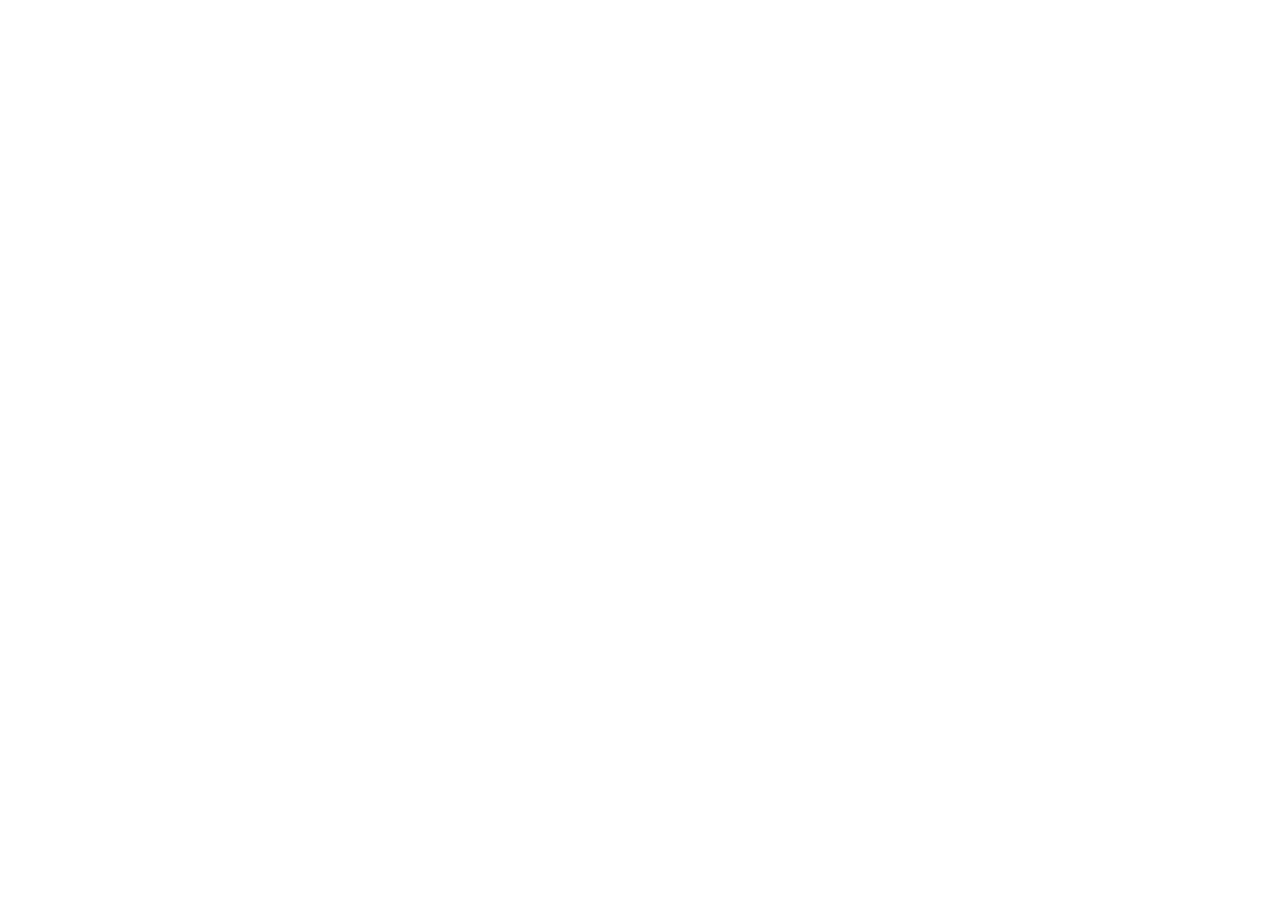
==== ex13_projeto_imovi/index.html @ 3cedb6e3 "commit inicial" ====
<!DOCTYPE html>
<html lang="pt-br">
  <head>
    <meta charset="UTF-8" />
    <meta http-equiv="X-UA-Compatible" content="IE=edge" />
    <meta name="viewport" content="width=device-width, initial-scale=1.0" />
    <title>iMovi</title>
    <link rel="shortcut icon" href="img/favicon.ico" type="image/x-icon" />
    <!-- Google fonts Lato -->
    <link rel="preconnect" href="https://fonts.googleapis.com" />
    <link rel="preconnect" href="https://fonts.gstatic.com" crossorigin />
    <link
      href="https://fonts.googleapis.com/css2?family=Lato:ital,wght@0,100;0,300;0,400;0,700;0,900;1,100;1,300;1,400;1,700;1,900&display=swap"
      rel="stylesheet"
    />
    <!-- CSS Bootstrap -->
    <link
      href="https://cdn.jsdelivr.net/npm/bootstrap@5.0.2/dist/css/bootstrap.min.css"
      rel="stylesheet"
      integrity="sha384-EVSTQN3/azprG1Anm3QDgpJLIm9Nao0Yz1ztcQTwFspd3yD65VohhpuuCOmLASjC"
      crossorigin="anonymous"
    />
    <!-- Bootstrap Icons -->
    <link
      rel="stylesheet"
      href="https://cdn.jsdelivr.net/npm/bootstrap-icons@1.5.0/font/bootstrap-icons.css"
    />
    <!-- CSS do projeto -->
    <link rel="stylesheet" href="css/styles.css" />
    <!-- JavaScript Bootstrap -->
    <script
      src="https://cdn.jsdelivr.net/npm/bootstrap@5.0.2/dist/js/bootstrap.bundle.min.js"
      integrity="sha384-MrcW6ZMFYlzcLA8Nl+NtUVF0sA7MsXsP1UyJoMp4YLEuNSfAP+JcXn/tWtIaxVXM"
      crossorigin="anonymous"
    ></script>
  </head>
  <body>
    

    <!-- 1ª Digitação (Aqui) -->

   
  </body>
</html>
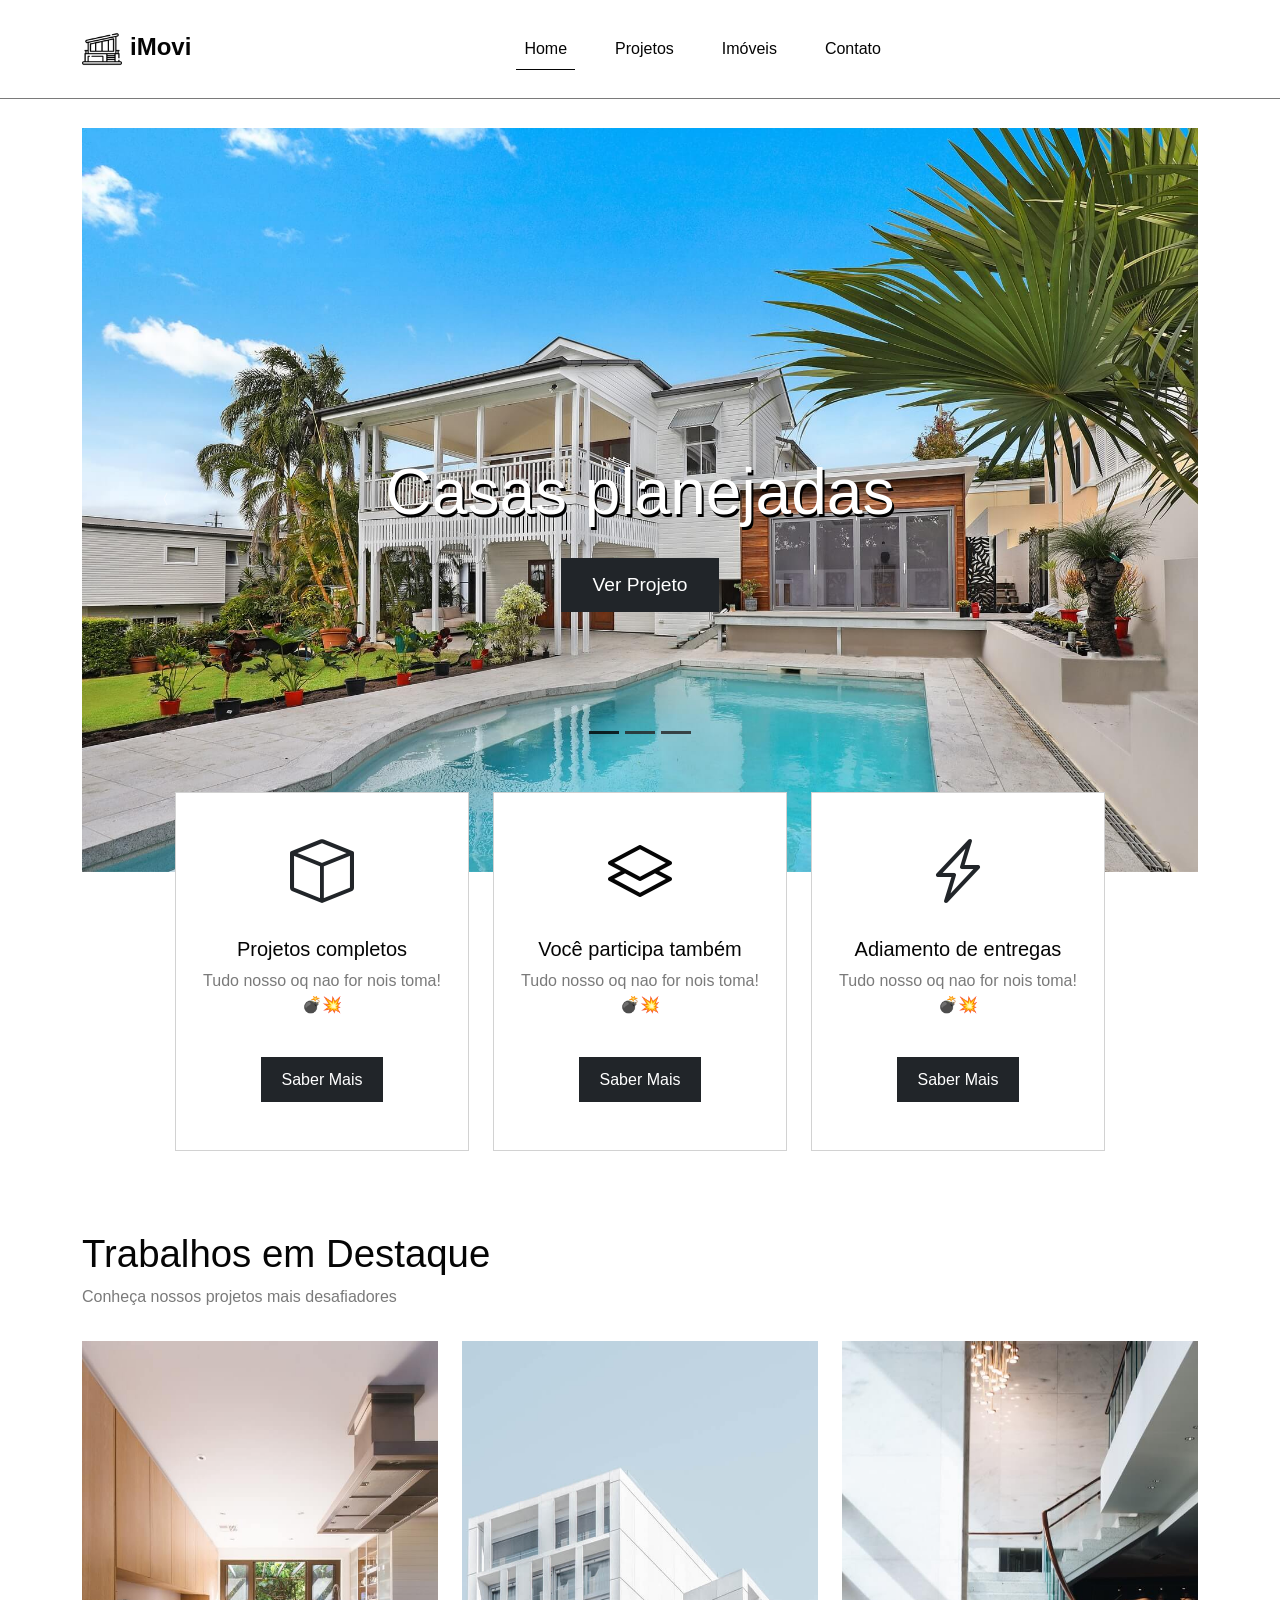
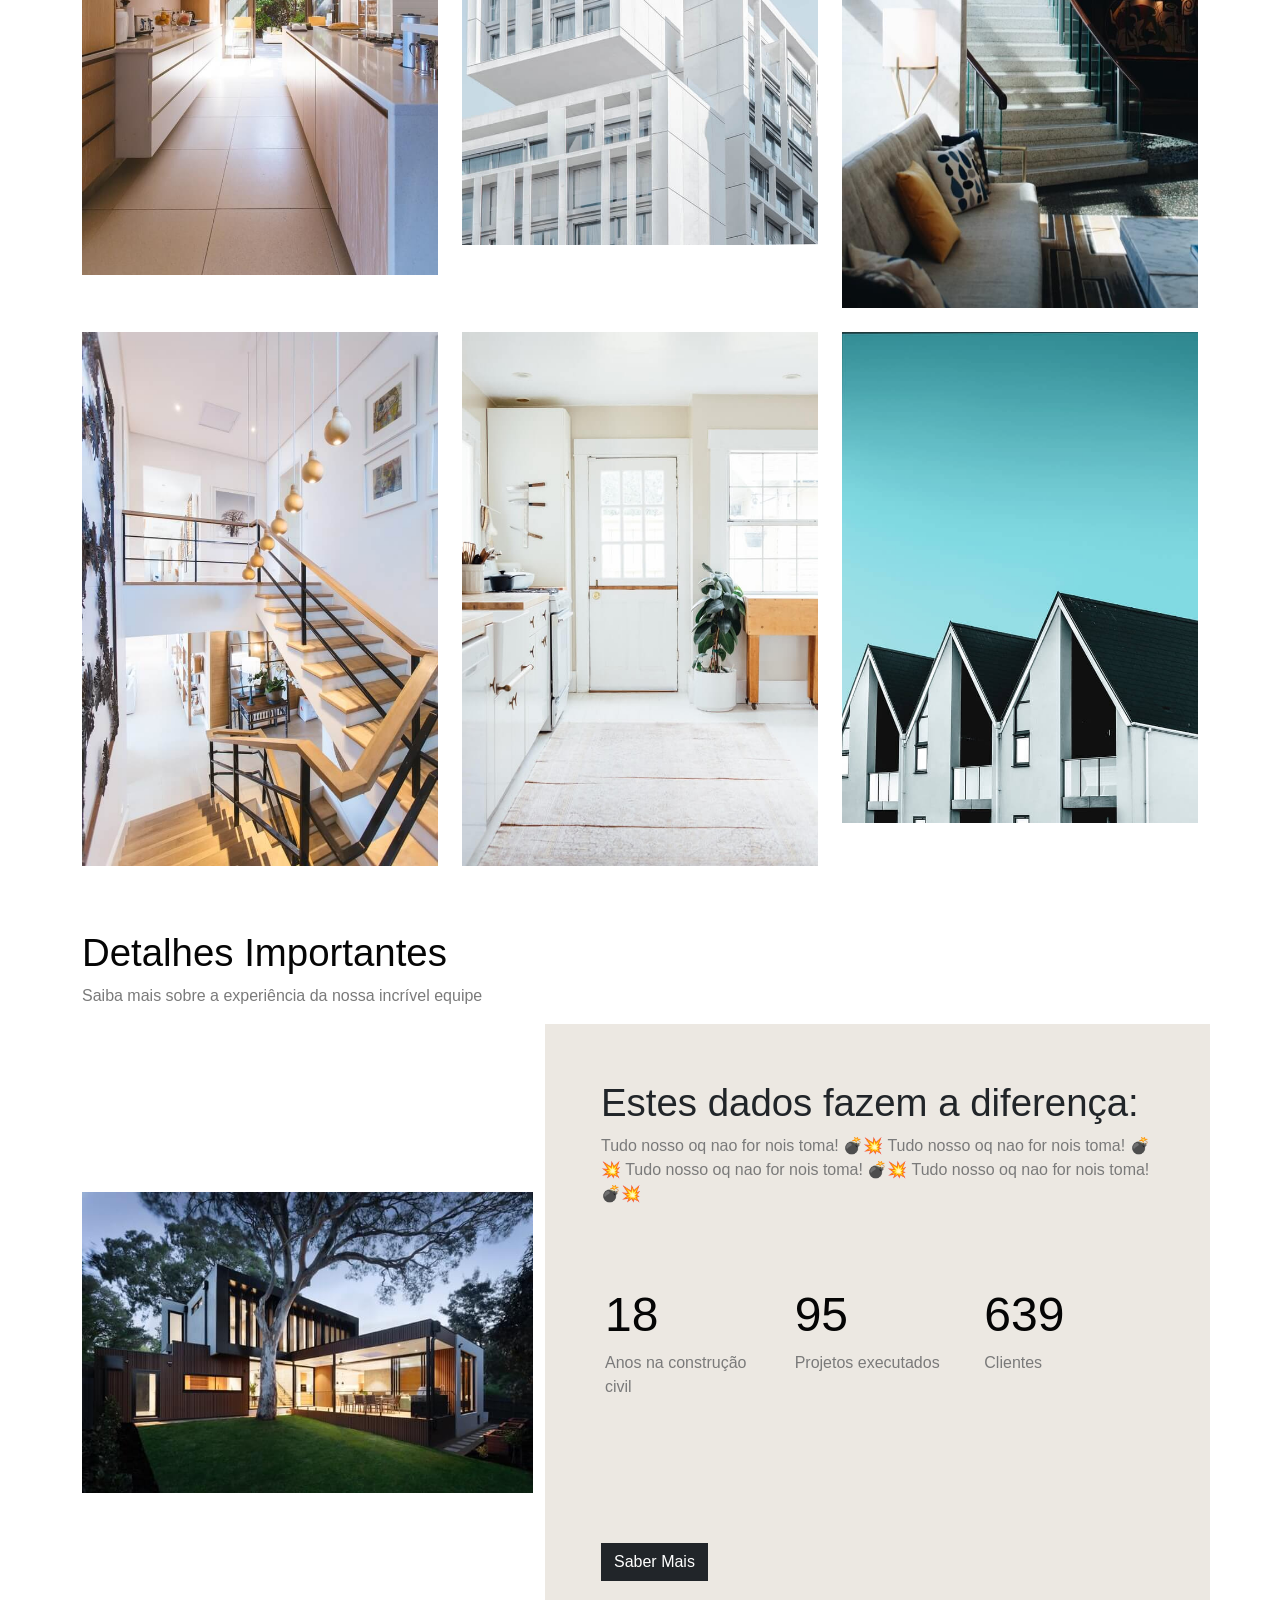
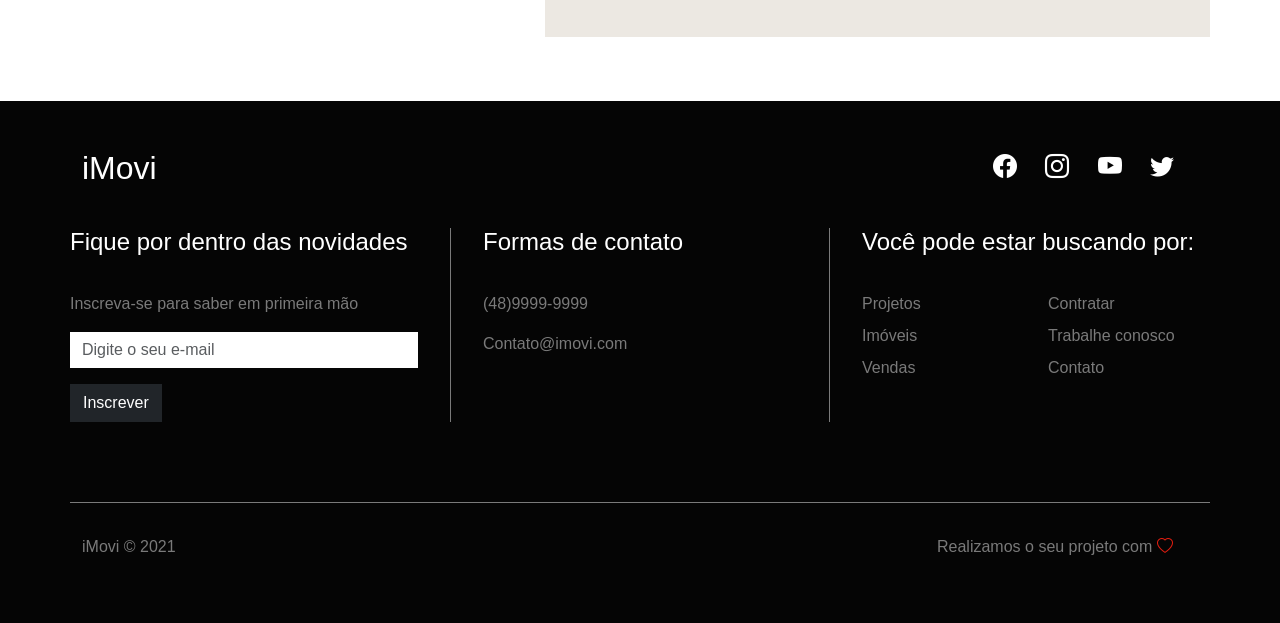
==== commit ccfdaf24: "projeto 13 iMovi finalizado" ====
--- a/ex13_projeto_imovi/index.html
+++ b/ex13_projeto_imovi/index.html
@@ -35,10 +35,338 @@
     ></script>
   </head>
   <body>
-    
-
-    <!-- 1ª Digitação (Aqui) -->
-
-   
+    <!-- NAVBAR -->
+    <nav class="navbar navbar-expand-lg fixed-top bg-primary-color" id="navbar">
+      <div class="container py-3">
+        <a class="navbar-brand" href="#">
+          <img src="img/imovi-icon.png" alt="iMovi" />
+          <span>iMovi</span>
+        </a>
+        <button 
+          class="navbar-toggler"
+          type="button"
+          data-bs-toggle="collapse"
+          data-bs-target="#navbar-items"
+          aria-controls="navbar-items"
+          aria-expanded="false"
+          aria-label="Toggle navigation"
+        >
+          <i class="bi bi-list"></i>
+        </button>
+        <div class="collapse navbar-collapse" id="navbar-items">
+          <ul class="navbar-nav me-auto mb-2 mb-lg-0">
+            <li class="nav-item">
+              <a class="nav-link active" aria-current="page" href="#">Home</a>
+            </li>
+            <li class="nav-item">
+              <a class="nav-link" href="#">Projetos</a>
+            </li>
+            <li class="nav-item">
+              <a class="nav-link" href="#">Imóveis</a>
+            </li>
+            <li class="nav-item">
+              <a class="nav-link" href="#">Contato</a>
+            </li>
+          </ul>
+        </div>
+      </div>
+    </nav>
+    <!-- SLIDER -->
+    <div class="container" id="slider-container">
+      <div id="slider" class="carousel slide" data-bs-ride="carousel">
+        <div class="carousel-indicators">
+          <button
+            type="button"
+            data-bs-target="#slider"
+            data-bs-slide-to="0"
+            class="active"
+            aria-current="true"
+            aria-label="Slide 1"
+          ></button>
+          <button
+            type="button"
+            data-bs-target="#slider"
+            data-bs-slide-to="1"
+            aria-label="Slide 2"
+          ></button>
+          <button
+            type="button"
+            data-bs-target="#slider"
+            data-bs-slide-to="2"
+            aria-label="Slide 3"
+          ></button>
+        </div>
+        <div class="carousel-inner">
+          <div class="carousel-item active">
+            <img src="img/banner-1.jpg" class="d-block w-100" alt="Casa 1" />
+            <div class="carousel-caption">
+              <h5>Casas planejadas</h5>
+              <a href="#" class="btn btn-dark">Ver Projeto</a>
+            </div>
+          </div>
+          <div class="carousel-item">
+            <img src="img/banner-2.jpg" class="d-block w-100" alt="Casa 2" />
+            <div class="carousel-caption">
+              <h5>Projetos Complexos</h5>
+              <a href="#" class="btn btn-dark">Ver Projeto</a>
+            </div>
+          </div>
+          <div class="carousel-item">
+            <img src="img/banner-3.jpg" class="d-block w-100" alt="Casa 3" />
+            <div class="carousel-caption">
+              <h5>Projetos Inovadores</h5>
+              <a href="#" class="btn btn-dark">Ver Projeto</a>
+            </div>
+          </div>
+        </div>
+        <button
+          class="carousel-control-prev"
+          type="button"
+          data-bs-target="#slider"
+          data-bs-slide="prev"
+        >
+          <i class="bi bi-chevron-compact-left"></i>
+          <span class="visually-hidden">Previous</span>
+        </button>
+        <button
+          class="carousel-control-next"
+          type="button"
+          data-bs-target="#slider"
+          data-bs-slide="next"
+        >
+          <i class="bi bi-chevron-compact-right"></i>
+          <span class="visually-hidden">Next</span>
+        </button>
+      </div>
+      <div class="col-12 col-md-10 offset-md-1" id="mini-banners">
+        <div class="row">
+          <div class="col-12 col-md-4">
+            <div class="card text-center">
+              <i class="bi bi-box bg-primary-color"></i>
+              <div class="card-body">
+                <h5 class="card-title primary-color">Projetos completos</h5>
+                <p class="card-text secondary-color">
+                  Tudo nosso oq nao for nois toma! 💣💥
+                </p>
+                <a href="#" class="btn btn-dark">Saber Mais</a>
+              </div>
+            </div>
+          </div>
+          <div class="col-12 col-md-4">
+            <div class="card text-center">
+              <i class="bi bi-layers primary-color"></i>
+              <div class="card-body">
+                <h5 class="card-title primary-color">Você participa também</h5>
+                <p class="card-text secondary-color">
+                  Tudo nosso oq nao for nois toma! 💣💥
+                </p>
+                <a href="#" class="btn btn-dark">Saber Mais</a>
+              </div>
+            </div>
+          </div>
+          <div class="col-12 col-md-4">
+            <div class="card text-center">
+              <i class="bi bi-lightning-charge"></i>
+              <div class="card-body primary-color">
+                <h5 class="card-title primary-color">
+                  Adiamento de entregas
+                </h5>
+                <p class="card-text secondary-color">
+                  Tudo nosso oq nao for nois toma! 💣💥
+                </p>
+                <a href="#" class="btn btn-dark">Saber Mais</a>
+              </div>
+            </div>
+          </div>
+        </div>
+      </div>
+    </div>
+    <!-- DESTAQUES -->
+    <div class="container" id="featured-container">
+      <div class="col-12">
+        <h2 class="title primary-color">Trabalhos em Destaque</h2>
+        <p class="subtitle secondary-color">
+          Conheça nossos projetos mais desafiadores
+        </p>
+      </div>
+      <div class="col-12" id="featured-images">
+        <div class="row g-4">
+          <div class="col-12 col-md-4">
+            <img src="img/project-1.jpg" alt="projeto 1" class="img-fluid" />
+            <div class="banner-content">
+              <p class="secondary-color">Categoria</p>
+              <h3>Nome do Projeto</h3>
+            </div>
+          </div>
+          <div class="col-12 col-md-4">
+            <img src="img/project-2.jpg" alt="projeto 2" class="img-fluid" />
+            <div class="banner-content">
+              <p class="secondary-color">Categoria</p>
+              <h3>Nome do Projeto</h3>
+            </div>
+          </div>
+          <div class="col-12 col-md-4">
+            <img src="img/project-3.jpg" alt="projeto 3" class="img-fluid" />
+            <div class="banner-content">
+              <p class="secondary-color">Categoria</p>
+              <h3>Nome do Projeto</h3>
+            </div>
+          </div>
+          <div class="col-12 col-md-4">
+            <img src="img/project-4.jpg" alt="projeto 4" class="img-fluid" />
+            <div class="banner-content">
+              <p class="secondary-color">Categoria</p>
+              <h3>Nome do Projeto</h3>
+            </div>
+          </div>
+          <div class="col-12 col-md-4">
+            <img src="img/project-5.jpg" alt="projeto 5" class="img-fluid" />
+            <div class="banner-content">
+              <p class="secondary-color">Categoria</p>
+              <h3>Nome do Projeto</h3>
+            </div>
+          </div>
+          <div class="col-12 col-md-4">
+            <img src="img/project-6.jpg" alt="projeto 6" class="img-fluid" />
+            <div class="banner-content">
+              <p class="secondary-color">Categoria</p>
+              <h3>Nome do Projeto</h3>
+            </div>
+          </div>
+        </div>
+      </div>
+    </div>
+    <!-- INFO -->
+    <div class="container" id="info-container">
+      <div class="col-12">
+        <h2 class="title primary-color">Detalhes Importantes</h2>
+        <p class="subtitle secondary-color">
+          Saiba mais sobre a experiência da nossa incrível equipe
+        </p>
+      </div>
+      <div class="col-12">
+        <div class="row">
+          <div class="col-12 col-md-5" id="info-banner">
+            <img src="img/infobanner.jpg" alt="Informações" class="img-fluid" />
+          </div>
+          <div class="col-12 col-md-7 bg-secondary-color" id="info-content">
+            <div class="row">
+              <div class="col-12">
+                <h2 class="title">Estes dados fazem a diferença:</h2>
+                <p class="subtitle secondary-color">
+                  Tudo nosso oq nao for nois toma! 💣💥
+                  Tudo nosso oq nao for nois toma! 💣💥
+                  Tudo nosso oq nao for nois toma! 💣💥
+                  Tudo nosso oq nao for nois toma! 💣💥
+                </p>
+              </div>
+              <div class="col-12" id="info-numbers">
+                <div class="row">
+                  <div class="col-4">
+                    <h3 class="primary-color">18</h3>
+                    <p class="secondary-color">Anos na construção civil</p>
+                  </div>
+                  <div class="col-4">
+                    <h3 class="primary-color">95</h3>
+                    <p class="secondary-color">Projetos executados</p>
+                  </div>
+                  <div class="col-4">
+                    <h3 class="primary-color">639</h3>
+                    <p class="secondary-color">Clientes</p>
+                  </div>
+                </div>
+              </div>
+              <div class="col-12">
+                <a class="btn btn-dark">Saber Mais</a>
+              </div>
+            </div>
+          </div>
+        </div>
+      </div>
+    </div>
+    <!-- FOOTER -->
+    <footer class="container-fluid bg-dark-color" id="footer">
+      <div class="container">
+        <div class="row">
+          <!-- FOOTER TOP -->
+          <div class="col-12" id="footer-top">
+            <div class="row justify-content-between">
+              <div class="col-4">
+                <h2>
+                  iMovi
+                </h2>
+              </div>
+              <div class="col-4" id="social-icons">
+                <i class="bi bi-facebook"></i>
+                <i class="bi bi-instagram"></i>
+                <i class="bi bi-youtube"></i>
+                <i class="bi bi-twitter"></i>
+              </div>
+            </div>
+          </div>
+          <!-- FOOTER DETAILS -->
+          <div class="col-12" id="footer-details">
+            <div class="row">
+              <div class="col-12 col-md-4" id="news-container">
+                <h4>Fique por dentro das novidades</h4>
+                <p class="secondary-color">
+                  Inscreva-se para saber em primeira mão
+                </p>
+                <form>
+                  <div class="mb-3">
+                    <input
+                      type="email"
+                      class="form-control"
+                      placeholder="Digite o seu e-mail"
+                    />
+                  </div>
+                  <button class="btn btn-dark">Inscrever</button>
+                </form>
+              </div>
+              <div class="col-12 col-md-4" id="contact-container">
+                <h4>Formas de contato</h4>
+                <p class="secondary-color">(48)9999-9999</p>
+                <p class="secondary-color">Contato@imovi.com</p>
+              </div>
+              <div class="col-12 col-md-4" id="links-container">
+                <div class="row">
+                  <h4>Você pode estar buscando por:</h4>
+                  <div class="col-6">
+                    <ul class="list-unstyled">
+                      <li><a href="#" class="secondary-color">Projetos</a></li>
+                      <li><a href="#" class="secondary-color">Imóveis</a></li>
+                      <li><a href="#" class="secondary-color">Vendas</a></li>
+                    </ul>
+                  </div>
+                  <div class="col-6">
+                    <ul class="list-unstyled">
+                      <li><a href="#" class="secondary-color">Contratar</a></li>
+                      <li>
+                        <a href="#" class="secondary-color">Trabalhe conosco</a>
+                      </li>
+                      <li><a href="#" class="secondary-color">Contato</a></li>
+                    </ul>
+                  </div>
+                </div>
+              </div>
+            </div>
+          </div>
+          <!-- FOOTER BOTTOM -->
+          <div class="col-12" id="footer-bottom">
+            <div class="row justify-content-between">
+              <div class="col-12 col-md-3">
+                <p class="secondary-color">iMovi &copy; 2021</p>
+              </div>
+              <div class="col-12 col-md-3">
+                <p class="secondary-color">
+                  Realizamos o seu projeto com
+                  <i class="bi bi-heart"></i>
+                </p>
+              </div>
+            </div>
+          </div>
+        </div>
+      </div>
+    </footer>
   </body>
 </html>
--- a/ex13_projeto_imovi/css/styles.css
+++ b/ex13_projeto_imovi/css/styles.css
@@ -0,0 +1,336 @@
+* {
+    font-family: 'Lato', sans-serif;
+}
+
+.bg-primary-color {
+    background-color: #fff;
+}
+
+.bg-secondary-color {
+    background-color: #ece8e2;
+}
+
+.bg-dark-color {
+    background-color: #050505;
+}
+
+.primary-color {
+    color: #050505;
+}
+
+.secondary-color {
+    color: #7a7a7a;
+}
+
+/* NAVBAR */
+#navbar {
+    border-bottom: 1px solid #7a7a7a;
+}
+
+#navbar a {
+    color: #050505;
+}
+
+#navbar a:hover {
+    color: #7a7a7a;
+}
+
+#navbar .active {
+    border-bottom: 1px solid #050505;
+}
+
+.navbar-brand {
+    display: flex;
+}
+
+.navbar-brand img {
+    width: 40px;
+}
+
+.navbar-brand span {
+    font-weight: 700;
+    font-size: 1.5rem;
+    margin-left: 0.5rem;
+}
+
+#navbar-items .navbar-nav {
+    display: flex;
+    justify-content: center;
+    width: 100%;
+}
+
+#navbar-items .nav-item {
+    margin: 0 1em;
+}
+
+/* SLIDER */
+#slider {
+    margin-top: 8em;
+    margin-bottom: 1em;
+}
+
+#slider .carousel-caption {
+    bottom: 3em;
+}
+
+#slider .carousel-caption h5 {
+    font-size: 2.5em;
+    text-shadow: #000 2px 2px;
+}
+
+.btn {
+    border-radius: 0;
+}
+
+#slider .btn {
+    padding: 0.3em 0.8em;
+    font-size: 1em;
+    margin-top: 1em;
+}
+
+.carousel-control-prev,
+.carousel-control-next {
+    opacity: 0.7;
+}
+
+.carousel-control-prev i,
+.carousel-control-next {
+    opacity: 0.7;
+}
+
+.carousel-indicators [data-bs-target] {
+    background-color: #222;
+    opacity: 0.8;
+}
+
+.carousel-indicators .active {
+    background-color: #000;
+}
+
+@media (min-width: 768px) {
+    #slider .carousel-caption {
+        bottom: 15em;
+    }
+    #slider .carousel-caption h5 {
+        font-size: 4em;
+        text-shadow: #000 2px 3px;
+    }
+    #slider .btn {
+        padding: 0.6em 1.6em;
+        font-size: 1.2em;
+        margin-top: 1em;
+    }
+    .carousel-indicators {
+        bottom: 7em;
+    }
+}
+
+/* MINI BANNERS */
+#mini-banners {
+    margin-bottom: 4em;
+}
+
+#mini-banners .card {
+    padding: 2em 0.3em;
+    border-radius: 0;
+}
+
+#mini-banners i {
+    font-size: 4em;
+}
+
+#mini-banners .card-tittle {
+    margin-bottom: 1.5em;
+}
+
+#mini-banners .btn {
+    margin-top: 1.5em;
+    padding: 0.6em 1.2em;
+}
+
+#mini-banners .card {
+    margin-bottom: 1em;
+}
+
+@media (min-width: 768px) {
+    #mini-banners {
+        margin-top: -6em;
+    }
+}
+
+/* DESTAQUES */
+#featured-container {
+    margin-bottom: 4em;
+}
+
+.tittle {
+    font-size: 1.75em;
+    margin-bottom: 0.4em;
+    position: relative;
+}
+
+.tittle:before {
+    width: 75px;
+    border-top: 4px solid #7a7a7a;
+    content: '';
+    position: absolute;
+    bottom: 2em;
+}
+
+#featured-images {
+    margin-top: 2em;
+}
+
+#featured-images .col-md-4 {
+    position: relative;
+    cursor: pointer;
+}
+
+#featured-images .col-md-4:hover > .banner-content {
+    opacity: 0.8;
+}
+
+#featured-images .banner-content {
+    position: absolute;
+    top: 0;
+    left: 0;
+    height: 100%;
+    width: 100%;
+    background-color: #fff;
+    display: flex;
+    align-items: center;
+    justify-content: center;
+    flex-direction: column;
+    opacity: 0.6;
+    transition: 0.5s;
+}
+
+@media (min-width: 768px) {
+    .title {
+        font-size: 2.4em;
+    }
+
+    .title:before {
+        bottom: 1.5em;
+    }
+
+    #featured-images .banner-content {
+        opacity: 0;
+    }
+}
+
+/* INFO */
+#info-content {
+    margin-bottom: 4em;
+    padding: 4em 1em;
+}
+
+#info-numbers {
+    margin-bottom: 4em;
+    padding: 4em 1em;
+}
+
+#info-banner {
+    align-items: center;
+    display: flex;
+    margin-bottom: 2.5em;
+}
+
+#info-numbers h3 {
+    font-size: 3em;
+}
+
+@media (min-width: 768px) {
+    #info-content {
+        padding: 3.5em;
+    }
+}
+
+/* FOOTER TOP */
+#footer {
+    padding: 3em 2em;
+}
+
+#footer-top {
+    margin-bottom: 2em;
+}
+
+#footer-top,
+#footer-top i {
+    color: #fff;
+}
+
+#social-icons {
+    text-align: right;
+}
+
+#social-icons i {
+    margin-right: 1em;
+    font-size: 1.5em;
+    cursor: pointer;
+}
+
+#social-icons i:hover {
+    color: #7a7a7a;
+}
+
+/* FOOTER DETAILS */
+#footer-details {
+    margin-bottom: 3em;
+}
+
+#news-container,
+#contact-container,
+#links-container {
+    padding: 0;
+    border: 0;
+    margin-bottom: 2em;
+}
+
+#footer-details h4 {
+    color: #fff;
+    margin-bottom: 1.5em;
+}
+
+#news-container input {
+    border-radius: 0;
+    border: none;
+}
+
+#links-container li {
+    margin-bottom: 0.5em;
+}
+
+#links-container a {
+    text-decoration: none;
+}
+
+#links-container a:hover {
+    color: #fff;
+}
+
+/* FOOTER BOTTOM */
+#footer-bottom {
+    border-top: 1px solid #7a7a7a;
+    padding-top: 2em;
+}
+
+#footer-bottom i {
+    color: #e61e10;
+}
+
+@media (min-width: 768px) {
+    #news-container {
+        padding-right: 2em;
+    }
+
+    #contact-container {
+        padding: 0 2em;
+        border-left: 1px solid #7a7a7a;
+        border-right: 1px solid #7a7a7a;
+    }
+
+    #links-container {
+        padding-left: 2em;
+    }
+}/* 2ª Digitação (Aqui) */
